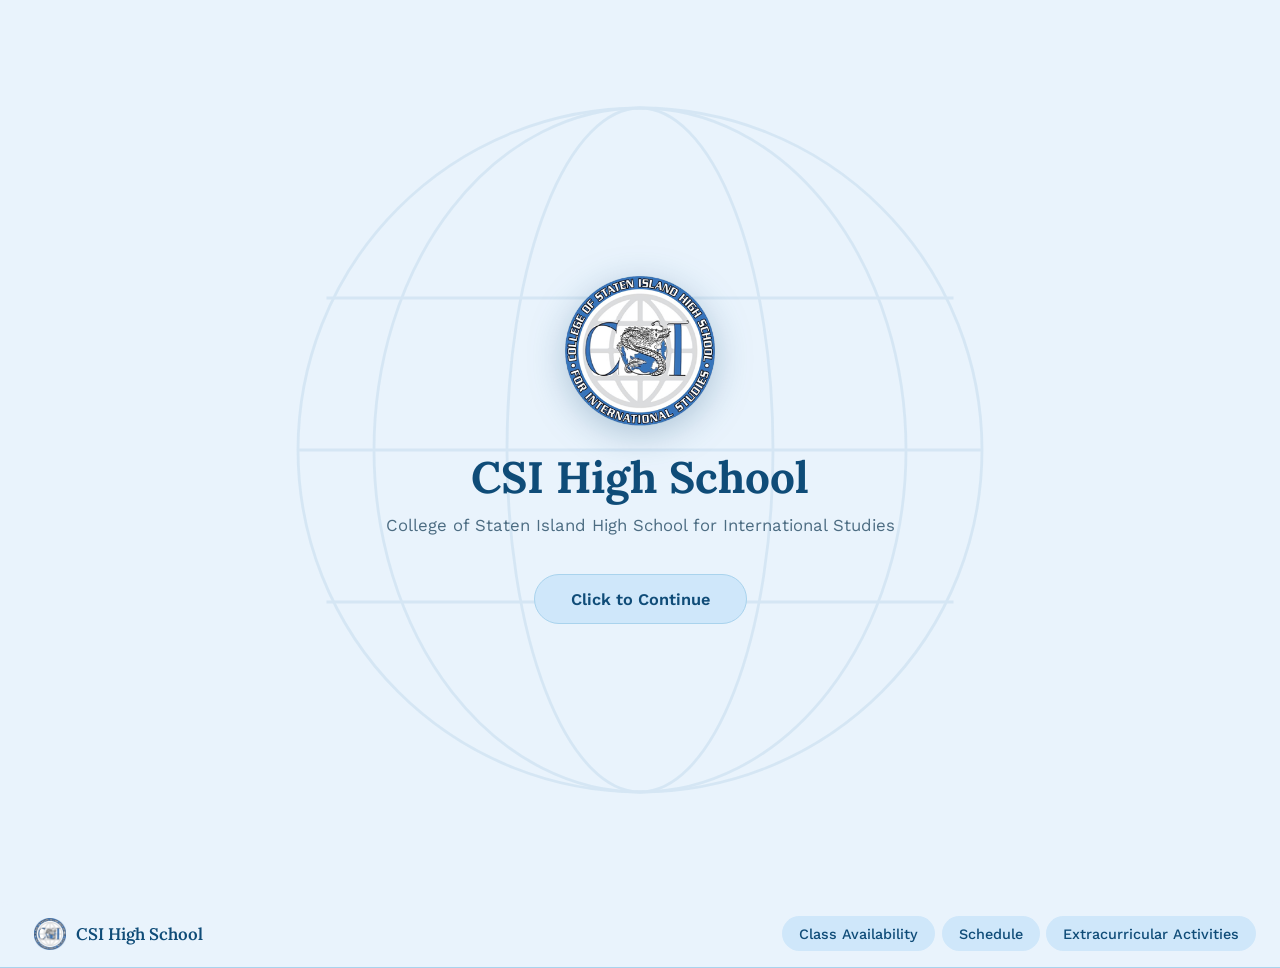
==== index.html @ e29f1da5 "Rename main.html to index.html" ====
<!DOCTYPE html>
<html lang="en">
<head>
<meta charset="UTF-8">
<meta name="viewport" content="width=device-width, initial-scale=1.0">
<title>CSI High School</title>
<meta name="description" content="College of Staten Island High School for International Studies — class availability, schedule planning, and extracurricular activities.">
<link rel="icon" href="csi-logo.png" type="image/png">
<link rel="preconnect" href="https://fonts.googleapis.com">
<link rel="preconnect" href="https://fonts.gstatic.com" crossorigin>
<link href="https://fonts.googleapis.com/css2?family=Lora:wght@500;600;700&family=Work+Sans:wght@400;500;600;700&display=swap" rel="stylesheet">
<link rel="stylesheet" href="styles.css">
</head>
<body>

<!-- SPLASH / FRONT PAGE -->
<section class="screen screen--active" id="screen-splash">
  <div class="splash">
    <svg class="splash__watermark" viewBox="0 0 400 400" aria-hidden="true">
      <circle cx="200" cy="200" r="180" fill="none" stroke="currentColor" stroke-width="1.5"/>
      <ellipse cx="200" cy="200" rx="70" ry="180" fill="none" stroke="currentColor" stroke-width="1.5"/>
      <ellipse cx="200" cy="200" rx="140" ry="180" fill="none" stroke="currentColor" stroke-width="1.5"/>
      <line x1="20" y1="200" x2="380" y2="200" stroke="currentColor" stroke-width="1.5"/>
      <line x1="35" y1="120" x2="365" y2="120" stroke="currentColor" stroke-width="1.5"/>
      <line x1="35" y1="280" x2="365" y2="280" stroke="currentColor" stroke-width="1.5"/>
    </svg>
    <div class="splash__content">
      <img src="csi-logo.png" alt="College of Staten Island High School for International Studies seal" class="splash__logo">
      <h1 class="splash__title">CSI High School</h1>
      <p class="splash__subtitle">College of Staten Island High School for International Studies</p>
      <button class="btn-primary" id="continueBtn" type="button">Click to Continue</button>
    </div>
  </div>
</section>

<!-- NAV (hidden while on the splash screen) -->
<header class="site-nav" id="siteNav" hidden>
  <button class="site-nav__brand" data-target="menu" type="button">
    <img src="csi-logo.png" alt="" class="site-nav__logo">
    <span>CSI High School</span>
  </button>
  <nav class="site-nav__links">
    <button class="nav-link" data-target="classes" type="button">Class Availability</button>
    <button class="nav-link" data-target="schedule" type="button">Schedule</button>
    <button class="nav-link" data-target="extracurricular" type="button">Extracurricular Activities</button>
  </nav>
</header>

<!-- MAIN MENU -->
<section class="screen" id="screen-menu">
  <div class="content-wrap">
    <p class="eyebrow">Welcome</p>
    <h1>What would you like to look at?</h1>
    <div class="menu-cards">
      <button class="menu-card" data-target="classes" type="button">
        <svg class="menu-card__icon" width="40" height="40" viewBox="0 0 48 48" fill="none" stroke="currentColor" stroke-width="2" stroke-linecap="round" stroke-linejoin="round" aria-hidden="true">
          <path d="M24 14c-4-3-9-4-14-3v23c5-1 10 0 14 3 4-3 9-4 14-3V11c-5-1-10 0-14 3z"/>
          <path d="M24 14v23"/>
        </svg>
        <h2>Class Availability</h2>
        <p>Browse every course by subject and see what you need to qualify.</p>
      </button>
      <button class="menu-card" data-target="schedule" type="button">
        <svg class="menu-card__icon" width="40" height="40" viewBox="0 0 48 48" fill="none" stroke="currentColor" stroke-width="2" stroke-linecap="round" stroke-linejoin="round" aria-hidden="true">
          <rect x="7" y="10" width="34" height="29" rx="3"/>
          <line x1="7" y1="19" x2="41" y2="19"/>
          <line x1="16" y1="5" x2="16" y2="13"/>
          <line x1="32" y1="5" x2="32" y2="13"/>
          <line x1="14" y1="26" x2="20" y2="26"/>
          <line x1="24" y1="26" x2="30" y2="26"/>
          <line x1="14" y1="32" x2="20" y2="32"/>
          <line x1="24" y1="32" x2="30" y2="32"/>
        </svg>
        <h2>Schedule</h2>
        <p>Preview your blocks for next year, from 0 through J.</p>
      </button>
      <button class="menu-card" data-target="extracurricular" type="button">
        <svg class="menu-card__icon" width="40" height="40" viewBox="0 0 48 48" fill="none" stroke="currentColor" stroke-width="2" stroke-linecap="round" stroke-linejoin="round" aria-hidden="true">
          <path d="M17 24l-5 15 12-7 12 7-5-15"/>
          <circle cx="24" cy="16" r="11"/>
          <path d="M24 10l1.8 3.7 4 .6-2.9 2.8.7 4-3.6-1.9-3.6 1.9.7-4-2.9-2.8 4-.6z"/>
        </svg>
        <h2>Extracurricular Activities</h2>
        <p>Explore CSI's clubs and sports teams.</p>
      </button>
    </div>
  </div>
</section>

<!-- CLASS AVAILABILITY -->
<section class="screen" id="screen-classes">
  <div class="content-wrap">
    <p class="eyebrow">Plan ahead</p>
    <h1>Class Availability</h1>
    <p>Open a course to see its prerequisites. If you qualify and know which block you'll take it in, add it straight to your Schedule.</p>
    <div id="coursesContainer"></div>
  </div>
</section>

<!-- SCHEDULE -->
<section class="screen" id="screen-schedule">
  <div class="content-wrap">
    <p class="eyebrow">Preview</p>
    <h1>Schedule</h1>
    <div class="notice-banner notice-banner--info">
      <svg width="20" height="20" viewBox="0 0 24 24" fill="none" stroke="currentColor" stroke-width="2" stroke-linecap="round" stroke-linejoin="round" aria-hidden="true">
        <circle cx="12" cy="12" r="9"/>
        <line x1="12" y1="11" x2="12" y2="16"/>
        <line x1="12" y1="7.5" x2="12" y2="7.51"/>
      </svg>
      <span>This is only a planning preview. Your actual schedule may look different, and you won't know your real classes until the school year begins.</span>
    </div>
    <div class="schedule-grid" id="scheduleGrid"></div>
    <button class="btn-secondary" id="resetScheduleBtn" type="button">Reset Schedule</button>
  </div>
</section>

<!-- EXTRACURRICULAR ACTIVITIES -->
<section class="screen" id="screen-extracurricular">
  <div class="content-wrap">
    <p class="eyebrow">Get involved</p>
    <h1>Extracurricular Activities</h1>
    <div class="tabs">
      <button class="tab-btn is-active" data-tab="clubs" type="button">
        <svg width="18" height="18" viewBox="0 0 24 24" fill="none" stroke="currentColor" stroke-width="2" stroke-linecap="round" stroke-linejoin="round" aria-hidden="true">
          <circle cx="9" cy="8" r="3"/>
          <circle cx="16.5" cy="9.5" r="2.3"/>
          <path d="M4 20c0-3.5 2.5-6 5-6s5 2.5 5 6"/>
          <path d="M14.7 14.8c2 .4 3.3 2.4 3.3 5.2"/>
        </svg>
        Clubs
      </button>
      <button class="tab-btn" data-tab="sports" type="button">
        <svg width="18" height="18" viewBox="0 0 24 24" fill="none" stroke="currentColor" stroke-width="2" stroke-linecap="round" stroke-linejoin="round" aria-hidden="true">
          <circle cx="12" cy="12" r="9"/>
          <path d="M12 3v18M3 12h18M6.5 6.5c2.8 2.2 8.2 2.2 11 0M6.5 17.5c2.8-2.2 8.2-2.2 11 0"/>
        </svg>
        Sports
      </button>
    </div>

    <div class="tab-panel is-active" id="clubsPanel">
      <p class="eyebrow">Everyone Is Welcome</p>
      <div class="notice-banner">
        <svg width="20" height="20" viewBox="0 0 24 24" fill="none" stroke="currentColor" stroke-width="2" stroke-linecap="round" stroke-linejoin="round" aria-hidden="true">
          <path d="M12 3l10 18H2z"/>
          <line x1="12" y1="10" x2="12" y2="14"/>
          <line x1="12" y1="17" x2="12" y2="17.01"/>
        </svg>
        <span>Meeting days and times are always subject to change. Any updates will be shared during announcements by Mr. Canale.</span>
      </div>
      <div class="activity-grid" id="clubsContainer"></div>
    </div>

    <div class="tab-panel" id="sportsPanel">
      <div class="season-filters">
        <button class="season-filter-btn is-active" data-season="All" type="button">All Seasons</button>
        <button class="season-filter-btn" data-season="Fall" type="button">Fall</button>
        <button class="season-filter-btn" data-season="Winter" type="button">Winter</button>
        <button class="season-filter-btn" data-season="Spring" type="button">Spring</button>
      </div>
      <div class="activity-grid" id="sportsContainer"></div>
    </div>
  </div>
</section>

<footer class="site-footer" id="siteFooter" hidden>
  College of Staten Island High School for International Studies
</footer>

<script src="script.js"></script>
</body>
</html>
---- styles.css ----
/* ============================================================
   CSI High School — Stylesheet
   Theme: light blue, hovers turn white. Serif (Lora) for display
   headings, Work Sans for body/UI. See script.js for page data.
   ============================================================ */

:root {
  /* Color */
  --bg: #e9f3fc;
  --bg-alt: #dcebf9;
  --primary: #1c6fa8;
  --primary-dark: #0f4c78;
  --ink: #12293c;
  --ink-muted: #4c6c82;
  --card: #cfe7fa;
  --card-hover: #ffffff;
  --border: #a9d3ed;

  --open: #1d6a45;
  --open-bg: #dcf3e7;
  --nocut: #1c4e7a;
  --nocut-bg: #e4eefb;
  --fall: #8a4b12;
  --fall-bg: #fbead8;
  --winter: #233e82;
  --winter-bg: #e3ecfb;
  --spring: #2b6b2e;
  --spring-bg: #e4f5e1;

  /* Elevation */
  --shadow: 0 3px 10px rgba(15, 76, 120, 0.12);
  --shadow-hover: 0 10px 26px rgba(15, 76, 120, 0.22);

  /* Shape / motion */
  --radius: 14px;
  --transition: 0.22s ease;
}

/* ---------- Reset & base ---------- */
* { box-sizing: border-box; }
html { font-size: 100%; scroll-behavior: smooth; }
body {
  margin: 0;
  background: var(--bg);
  color: var(--ink);
  font-family: 'Work Sans', -apple-system, BlinkMacSystemFont, 'Segoe UI', sans-serif;
  line-height: 1.5;
}
h1, h2, h3 {
  font-family: 'Lora', Georgia, serif;
  color: var(--primary-dark);
  line-height: 1.25;
}
img { max-width: 100%; display: block; }
button { font-family: inherit; }
a { color: var(--primary); }

a:focus-visible,
button:focus-visible,
input:focus-visible,
select:focus-visible {
  outline: 3px solid var(--primary-dark);
  outline-offset: 2px;
}

.content-wrap {
  max-width: 1080px;
  margin: 0 auto;
  padding: 2.5rem 1.5rem 5rem;
}

.eyebrow {
  text-transform: uppercase;
  letter-spacing: 0.08em;
  font-size: 0.78rem;
  font-weight: 600;
  color: var(--primary);
  margin: 0 0 0.35rem;
}

/* ---------- Screen management ---------- */
.screen { display: none; }
.screen--active { display: block; animation: fadeIn 0.4s ease; }
@keyframes fadeIn {
  from { opacity: 0; transform: translateY(8px); }
  to { opacity: 1; transform: translateY(0); }
}

/* ---------- Splash ---------- */
.splash {
  position: relative;
  min-height: 100vh;
  display: flex;
  align-items: center;
  justify-content: center;
  overflow: hidden;
  text-align: center;
  padding: 2rem 1.5rem;
}
.splash__watermark {
  position: absolute;
  inset: 0;
  margin: auto;
  width: min(760px, 140vw);
  height: min(760px, 140vw);
  color: var(--primary);
  opacity: 0.09;
  animation: slow-spin 150s linear infinite;
}
@keyframes slow-spin {
  from { transform: rotate(0deg); }
  to { transform: rotate(360deg); }
}
.splash__content { position: relative; z-index: 1; max-width: 560px; }
.splash__logo {
  width: 150px;
  height: 150px;
  margin: 0 auto 1.5rem;
  filter: drop-shadow(0 8px 18px rgba(15, 76, 120, 0.28));
}
.splash__title {
  font-size: clamp(2.1rem, 5vw, 2.75rem);
  font-weight: 700;
  margin: 0 0 0.5rem;
}
.splash__subtitle {
  color: var(--ink-muted);
  font-size: 1.05rem;
  margin: 0 0 2.25rem;
}

/* ---------- Buttons ---------- */
.btn-primary {
  background: var(--card);
  color: var(--primary-dark);
  border: 1px solid var(--border);
  font-weight: 600;
  font-size: 1.02rem;
  padding: 0.9rem 2.25rem;
  border-radius: 999px;
  cursor: pointer;
  transition: background-color var(--transition), box-shadow var(--transition), transform var(--transition);
}
.btn-primary:hover, .btn-primary:focus-visible {
  background: #fff;
  box-shadow: var(--shadow-hover);
  transform: translateY(-2px);
}
.btn-secondary {
  background: transparent;
  border: 1px solid var(--border);
  color: var(--primary-dark);
  padding: 0.6rem 1.3rem;
  border-radius: 999px;
  font-weight: 500;
  cursor: pointer;
  transition: background-color var(--transition);
}
.btn-secondary:hover { background: #fff; }
.btn-add {
  background: var(--primary);
  color: #fff;
  border: none;
  padding: 0.55rem 1.1rem;
  border-radius: 8px;
  font-weight: 600;
  font-size: 0.88rem;
  cursor: pointer;
  transition: background-color var(--transition);
  white-space: nowrap;
}
.btn-add:hover { background: var(--primary-dark); }

/* ---------- Site nav (hidden on splash) ---------- */
.site-nav {
  position: sticky;
  top: 0;
  z-index: 50;
  display: flex;
  align-items: center;
  justify-content: space-between;
  gap: 1rem;
  flex-wrap: wrap;
  padding: 0.7rem 1.5rem;
  background: rgba(233, 243, 252, 0.93);
  backdrop-filter: blur(6px);
  border-bottom: 1px solid var(--border);
}
.site-nav__brand {
  display: flex;
  align-items: center;
  gap: 0.6rem;
  background: none;
  border: none;
  cursor: pointer;
  font-family: 'Lora', serif;
  font-weight: 600;
  font-size: 1.05rem;
  color: var(--primary-dark);
  padding: 0.4rem 0.65rem;
  border-radius: 10px;
  transition: background-color var(--transition);
}
.site-nav__brand:hover { background-color: #fff; }
.site-nav__logo { width: 32px; height: 32px; }
.site-nav__links { display: flex; gap: 0.4rem; flex-wrap: wrap; }
.nav-link {
  background-color: var(--card);
  border: 1px solid transparent;
  color: var(--primary-dark);
  font-weight: 500;
  font-size: 0.9rem;
  padding: 0.55rem 1rem;
  border-radius: 999px;
  cursor: pointer;
  transition: background-color var(--transition), box-shadow var(--transition);
}
.nav-link:hover, .nav-link.is-active {
  background-color: #fff;
  box-shadow: var(--shadow);
}

.site-footer {
  text-align: center;
  color: var(--ink-muted);
  font-size: 0.85rem;
  padding: 2rem 1.5rem 3rem;
}

/* ---------- Menu screen ---------- */
.menu-cards {
  display: grid;
  grid-template-columns: repeat(auto-fit, minmax(240px, 1fr));
  gap: 1.5rem;
  margin-top: 2rem;
}
.menu-card {
  display: flex;
  flex-direction: column;
  align-items: flex-start;
  gap: 0.85rem;
  background: var(--card);
  border: 1px solid var(--border);
  border-radius: 18px;
  padding: 1.85rem 1.6rem;
  text-align: left;
  cursor: pointer;
  transition: background-color var(--transition), box-shadow var(--transition), transform var(--transition);
}
.menu-card:hover, .menu-card:focus-visible {
  background: #fff;
  box-shadow: var(--shadow-hover);
  transform: translateY(-3px);
}
.menu-card__icon { color: var(--primary); }
.menu-card h2 { margin: 0; font-size: 1.3rem; }
.menu-card p { margin: 0; color: var(--ink-muted); font-size: 0.93rem; }

/* ---------- Subject groups / course path (Class Availability) ---------- */
.subject-group { margin-bottom: 2.75rem; }
.subject-group__title {
  font-size: 1.3rem;
  margin: 0 0 1.25rem;
  padding-bottom: 0.5rem;
  border-bottom: 2px solid var(--border);
}
.course-path { position: relative; padding-left: 2.25rem; }
.course-path::before {
  content: "";
  position: absolute;
  left: 0.62rem;
  top: 0.9rem;
  bottom: 0.9rem;
  width: 2px;
  background: linear-gradient(to bottom, var(--primary), var(--border));
  opacity: 0.55;
}
.course-path .course { position: relative; margin-bottom: 0.9rem; }
.course__node {
  position: absolute;
  left: -2.28rem;
  top: 1.15rem;
  width: 12px;
  height: 12px;
  border-radius: 50%;
  background: var(--primary);
  border: 2px solid var(--bg);
  box-shadow: 0 0 0 2px var(--border);
}
.course-grid {
  display: grid;
  grid-template-columns: repeat(auto-fill, minmax(270px, 1fr));
  gap: 1rem;
}
.course-grid .course { margin-bottom: 0; }

.course {
  background: var(--card);
  border: 1px solid var(--border);
  border-radius: var(--radius);
  overflow: hidden;
  transition: background-color var(--transition), box-shadow var(--transition);
}
.course:hover { background: var(--card-hover); box-shadow: var(--shadow); }
.course__header {
  width: 100%;
  display: flex;
  align-items: center;
  justify-content: space-between;
  gap: 0.75rem;
  background: none;
  border: none;
  padding: 0.95rem 1.15rem;
  cursor: pointer;
  font-weight: 600;
  font-size: 1rem;
  color: var(--ink);
  text-align: left;
}
.course__chevron { color: var(--primary); transition: transform var(--transition); flex-shrink: 0; }
.course__header[aria-expanded="true"] .course__chevron { transform: rotate(180deg); }
.course__body { display: none; padding: 0 1.15rem 1.15rem; }
.course__body--open { display: block; animation: fadeIn 0.25s ease; }
.course__prereq { margin: 0 0 0.5rem; font-size: 0.95rem; }
.course__note { margin: 0 0 0.85rem; color: var(--ink-muted); font-size: 0.85rem; font-style: italic; }
.course__add { display: flex; flex-wrap: wrap; align-items: center; gap: 0.6rem; }
.course__block-select {
  border: 1px solid var(--border);
  border-radius: 8px;
  padding: 0.5rem 0.6rem;
  font-family: inherit;
  font-size: 0.88rem;
  background: #fff;
  color: var(--ink);
}
.course__confirm { font-size: 0.85rem; color: var(--primary-dark); font-weight: 600; }
.course__confirm--error { color: var(--fall); }

/* ---------- Schedule screen ---------- */
.notice-banner {
  display: flex;
  gap: 0.75rem;
  align-items: flex-start;
  border-radius: 12px;
  padding: 0.95rem 1.15rem;
  margin: 1.5rem 0;
  font-size: 0.92rem;
  background: #fff6e5;
  border: 1px solid #f2d8a0;
  color: #7a4e12;
}
.notice-banner--info {
  background: var(--bg-alt);
  border: 1px solid var(--border);
  color: var(--primary-dark);
}
.notice-banner svg { flex-shrink: 0; margin-top: 0.1rem; }

.schedule-grid {
  display: flex;
  flex-direction: column;
  gap: 0.6rem;
  margin: 1.5rem 0 2rem;
}
.schedule-row {
  display: grid;
  grid-template-columns: 100px 1fr;
  align-items: center;
  gap: 1rem;
  background: var(--card);
  border: 1px solid var(--border);
  border-radius: 12px;
  padding: 0.6rem 1rem;
  transition: background-color var(--transition);
}
.schedule-row:hover, .schedule-row:focus-within { background: var(--card-hover); }
.schedule-row__block { font-family: 'Lora', serif; font-weight: 600; color: var(--primary-dark); }
.schedule-row__input {
  border: 1px solid var(--border);
  border-radius: 8px;
  padding: 0.55rem 0.75rem;
  font-family: inherit;
  font-size: 0.95rem;
  background: #fff;
  color: var(--ink);
  width: 100%;
}

/* ---------- Extracurricular screen ---------- */
.tabs { display: flex; gap: 0.6rem; margin: 1.75rem 0 1.5rem; flex-wrap: wrap; }
.tab-btn {
  display: flex;
  align-items: center;
  gap: 0.5rem;
  background: var(--card);
  border: 1px solid var(--border);
  color: var(--primary-dark);
  font-weight: 600;
  padding: 0.65rem 1.35rem;
  border-radius: 999px;
  cursor: pointer;
  transition: background-color var(--transition), box-shadow var(--transition);
}
.tab-btn:hover, .tab-btn.is-active { background: #fff; box-shadow: var(--shadow); }
.tab-panel { display: none; }
.tab-panel.is-active { display: block; animation: fadeIn 0.3s ease; }

.season-filters { display: flex; gap: 0.5rem; margin-bottom: 1.5rem; flex-wrap: wrap; }
.season-filter-btn {
  background: var(--card);
  border: 1px solid var(--border);
  color: var(--primary-dark);
  font-size: 0.85rem;
  font-weight: 600;
  padding: 0.4rem 0.95rem;
  border-radius: 999px;
  cursor: pointer;
  transition: background-color var(--transition), box-shadow var(--transition);
}
.season-filter-btn:hover, .season-filter-btn.is-active { background: #fff; box-shadow: var(--shadow); }

.activity-grid {
  display: grid;
  grid-template-columns: repeat(auto-fill, minmax(255px, 1fr));
  gap: 1rem;
}
.activity-card {
  background: var(--card);
  border: 1px solid var(--border);
  border-radius: var(--radius);
  padding: 1.15rem 1.25rem;
  transition: background-color var(--transition), box-shadow var(--transition), transform var(--transition);
}
.activity-card:hover {
  background: var(--card-hover);
  box-shadow: var(--shadow-hover);
  transform: translateY(-2px);
}
.activity-card__top {
  display: flex;
  align-items: flex-start;
  justify-content: space-between;
  gap: 0.6rem;
}
.activity-card h3 { margin: 0 0 0.4rem; font-size: 1.05rem; }
.activity-card__team { margin: 0 0 0.6rem; font-weight: 500; }
.activity-card__meets { margin: 0; color: var(--ink-muted); font-size: 0.92rem; }
.activity-card__note { margin: 0.6rem 0 0; font-size: 0.83rem; color: var(--ink-muted); font-style: italic; }

.badge {
  display: inline-block;
  padding: 0.22rem 0.7rem;
  border-radius: 999px;
  font-size: 0.76rem;
  font-weight: 700;
  letter-spacing: 0.01em;
  white-space: nowrap;
}
.badge--open { background: var(--open-bg); color: var(--open); }
.badge--nocut { background: var(--nocut-bg); color: var(--nocut); }
.badge--fall { background: var(--fall-bg); color: var(--fall); }
.badge--winter { background: var(--winter-bg); color: var(--winter); }
.badge--spring { background: var(--spring-bg); color: var(--spring); }

/* ---------- Responsive ---------- */
@media (max-width: 720px) {
  .site-nav { justify-content: center; text-align: center; }
  .site-nav__links { width: 100%; justify-content: center; }
  .schedule-row { grid-template-columns: 84px 1fr; }
  .content-wrap { padding: 2rem 1.1rem 4rem; }
}

/* ---------- Reduced motion ---------- */
@media (prefers-reduced-motion: reduce) {
  *, *::before, *::after {
    animation-duration: 0.001ms !important;
    animation-iteration-count: 1 !important;
    transition-duration: 0.001ms !important;
  }
  .splash__watermark { animation: none; }
}
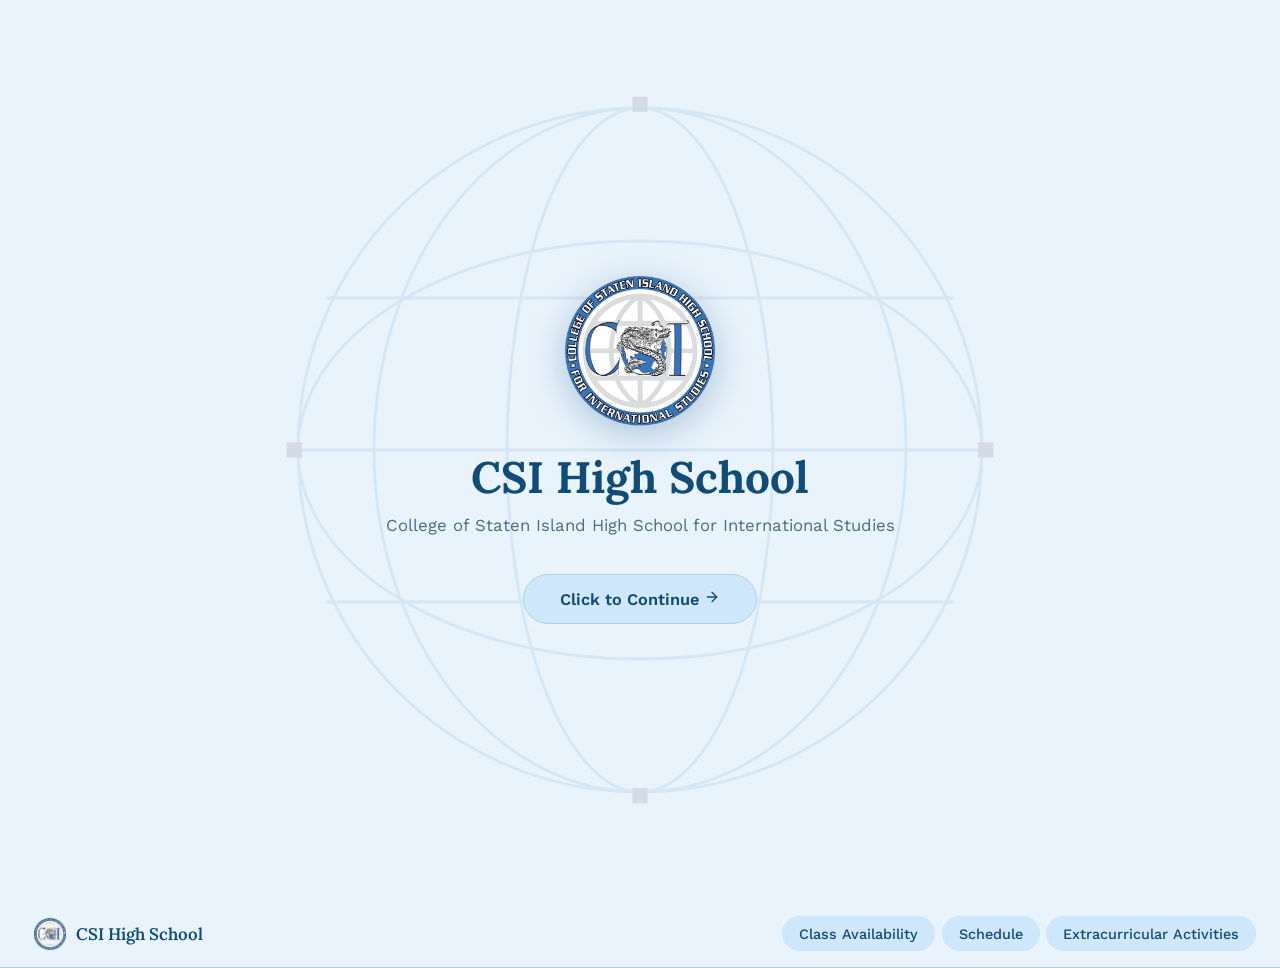
==== commit 8e626292: "Update index.html" ====
--- a/index.html
+++ b/index.html
@@ -17,18 +17,34 @@
 <section class="screen screen--active" id="screen-splash">
   <div class="splash">
     <svg class="splash__watermark" viewBox="0 0 400 400" aria-hidden="true">
-      <circle cx="200" cy="200" r="180" fill="none" stroke="currentColor" stroke-width="1.5"/>
-      <ellipse cx="200" cy="200" rx="70" ry="180" fill="none" stroke="currentColor" stroke-width="1.5"/>
-      <ellipse cx="200" cy="200" rx="140" ry="180" fill="none" stroke="currentColor" stroke-width="1.5"/>
-      <line x1="20" y1="200" x2="380" y2="200" stroke="currentColor" stroke-width="1.5"/>
-      <line x1="35" y1="120" x2="365" y2="120" stroke="currentColor" stroke-width="1.5"/>
-      <line x1="35" y1="280" x2="365" y2="280" stroke="currentColor" stroke-width="1.5"/>
+      <circle class="wm-line wm-d1" cx="200" cy="200" r="180" fill="none" stroke="currentColor" stroke-width="1.5" pathLength="1"/>
+      <ellipse class="wm-line wm-d2" cx="200" cy="200" rx="70" ry="180" fill="none" stroke="currentColor" stroke-width="1.5" pathLength="1"/>
+      <ellipse class="wm-line wm-d3" cx="200" cy="200" rx="140" ry="180" fill="none" stroke="currentColor" stroke-width="1.5" pathLength="1"/>
+      <ellipse class="wm-line wm-d4" cx="200" cy="200" rx="180" ry="110" fill="none" stroke="currentColor" stroke-width="1.5" pathLength="1"/>
+      <line class="wm-line wm-d5" x1="20" y1="200" x2="380" y2="200" stroke="currentColor" stroke-width="1.5" pathLength="1"/>
+      <line class="wm-line wm-d6" x1="35" y1="120" x2="365" y2="120" stroke="currentColor" stroke-width="1.5" pathLength="1"/>
+      <line class="wm-line wm-d7" x1="35" y1="280" x2="365" y2="280" stroke="currentColor" stroke-width="1.5" pathLength="1"/>
+      <g class="wm-ticks">
+        <rect class="wm-tick" x="196" y="14" width="8" height="8"/>
+        <rect class="wm-tick" x="196" y="378" width="8" height="8"/>
+        <rect class="wm-tick" x="14" y="196" width="8" height="8"/>
+        <rect class="wm-tick" x="378" y="196" width="8" height="8"/>
+      </g>
     </svg>
     <div class="splash__content">
-      <img src="csi-logo.png" alt="College of Staten Island High School for International Studies seal" class="splash__logo">
+      <div class="splash__seal">
+        <img src="csi-logo.png" alt="College of Staten Island High School for International Studies seal" class="splash__logo">
+      </div>
       <h1 class="splash__title">CSI High School</h1>
+      <div class="splash__divider" aria-hidden="true"></div>
       <p class="splash__subtitle">College of Staten Island High School for International Studies</p>
-      <button class="btn-primary" id="continueBtn" type="button">Click to Continue</button>
+      <button class="btn-primary" id="continueBtn" type="button">
+        <span>Click to Continue</span>
+        <svg class="btn-primary__arrow" width="16" height="16" viewBox="0 0 24 24" fill="none" stroke="currentColor" stroke-width="2" stroke-linecap="round" stroke-linejoin="round" aria-hidden="true">
+          <line x1="5" y1="12" x2="19" y2="12"/>
+          <polyline points="12 5 19 12 12 19"/>
+        </svg>
+      </button>
     </div>
   </div>
 </section>
@@ -93,6 +109,16 @@
     <p class="eyebrow">Plan ahead</p>
     <h1>Class Availability</h1>
     <p>Open a course to see its prerequisites. If you qualify and know which block you'll take it in, add it straight to your Schedule.</p>
+    <div class="search-field">
+      <svg width="18" height="18" viewBox="0 0 24 24" fill="none" stroke="currentColor" stroke-width="2" stroke-linecap="round" stroke-linejoin="round" aria-hidden="true">
+        <circle cx="11" cy="11" r="7"/>
+        <line x1="21" y1="21" x2="16.65" y2="16.65"/>
+      </svg>
+      <input type="text" id="courseSearch" placeholder="Search classes by name…" aria-label="Search classes by name">
+      <button type="button" class="search-field__clear" id="courseSearchClear" aria-label="Clear search" hidden>
+        <svg width="14" height="14" viewBox="0 0 24 24" fill="none" stroke="currentColor" stroke-width="2" stroke-linecap="round" stroke-linejoin="round" aria-hidden="true"><line x1="18" y1="6" x2="6" y2="18"/><line x1="6" y1="6" x2="18" y2="18"/></svg>
+      </button>
+    </div>
     <div id="coursesContainer"></div>
   </div>
 </section>
--- a/styles.css
+++ b/styles.css
@@ -80,9 +80,37 @@
 
 /* ---------- Screen management ---------- */
 .screen { display: none; }
-.screen--active { display: block; animation: fadeIn 0.4s ease; }
+.screen--active { display: block; animation: fadeIn 0.5s cubic-bezier(.22,.61,.36,1); }
 @keyframes fadeIn {
-  from { opacity: 0; transform: translateY(8px); }
+  from { opacity: 0; transform: translateY(14px); }
+  to { opacity: 1; transform: translateY(0); }
+}
+
+/* Splash exit — plays on #screen-splash right before it's swapped out */
+#screen-splash.is-leaving .splash__content {
+  animation: splashExit 0.5s ease forwards;
+}
+#screen-splash.is-leaving .splash__watermark {
+  animation: watermarkExit 0.5s ease forwards;
+}
+@keyframes splashExit {
+  from { opacity: 1; transform: translateY(0) scale(1); }
+  to { opacity: 0; transform: translateY(-26px) scale(0.94); }
+}
+@keyframes watermarkExit {
+  to { opacity: 0; transform: scale(1.08); }
+}
+
+/* Menu cards cascade in, one after another, whenever the menu screen shows */
+.menu-card {
+  opacity: 0;
+  animation: cardRise 0.55s cubic-bezier(.22,.61,.36,1) forwards;
+}
+.menu-card:nth-child(1) { animation-delay: 0.05s; }
+.menu-card:nth-child(2) { animation-delay: 0.18s; }
+.menu-card:nth-child(3) { animation-delay: 0.31s; }
+@keyframes cardRise {
+  from { opacity: 0; transform: translateY(20px); }
   to { opacity: 1; transform: translateY(0); }
 }
 
@@ -146,6 +174,7 @@
   box-shadow: var(--shadow-hover);
   transform: translateY(-2px);
 }
+.btn-primary:active { transform: scale(0.96); }
 .btn-secondary {
   background: transparent;
   border: 1px solid var(--border);
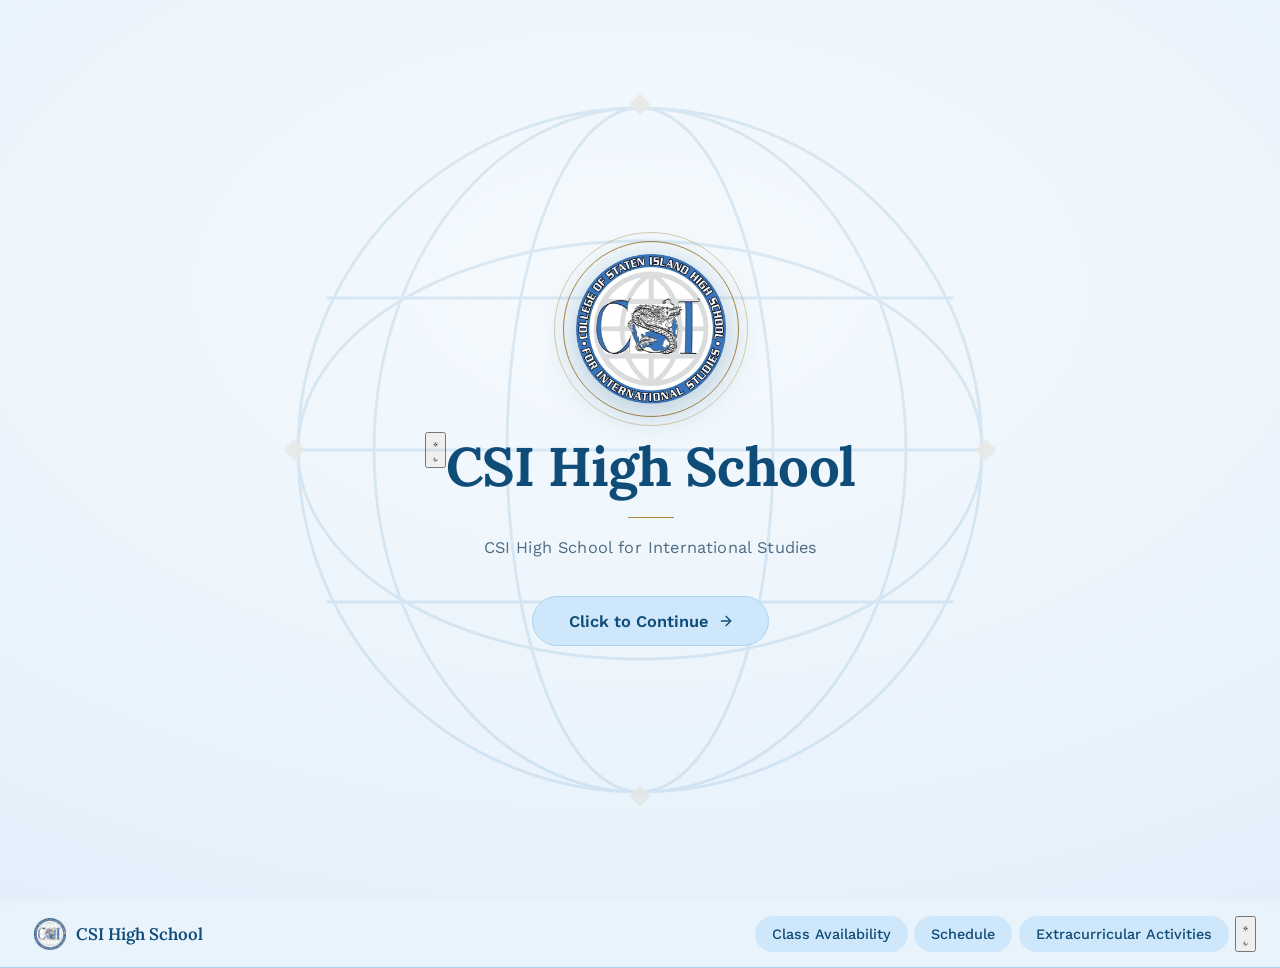
==== commit ba35895f: "Add theme toggle and update school name" ====
--- a/index.html
+++ b/index.html
@@ -4,7 +4,16 @@
 <meta charset="UTF-8">
 <meta name="viewport" content="width=device-width, initial-scale=1.0">
 <title>CSI High School</title>
-<meta name="description" content="College of Staten Island High School for International Studies — class availability, schedule planning, and extracurricular activities.">
+<script>
+  (function () {
+    try {
+      var stored = localStorage.getItem('csihs-theme');
+      var prefersDark = window.matchMedia && window.matchMedia('(prefers-color-scheme: dark)').matches;
+      document.documentElement.setAttribute('data-theme', stored || (prefersDark ? 'dark' : 'light'));
+    } catch (e) { /* localStorage unavailable — default to light */ }
+  })();
+</script>
+<meta name="description" content="CSI High School for International Studies — class availability, schedule planning, and extracurricular activities.">
 <link rel="icon" href="csi-logo.png" type="image/png">
 <link rel="preconnect" href="https://fonts.googleapis.com">
 <link rel="preconnect" href="https://fonts.gstatic.com" crossorigin>
@@ -31,13 +40,29 @@
         <rect class="wm-tick" x="378" y="196" width="8" height="8"/>
       </g>
     </svg>
+    <button class="theme-toggle splash__theme-toggle" id="themeToggleSplash" type="button" aria-label="Switch to dark mode" aria-pressed="false">
+      <svg class="theme-toggle__icon theme-toggle__icon--sun" viewBox="0 0 24 24" fill="none" stroke="currentColor" stroke-width="2" stroke-linecap="round" stroke-linejoin="round" aria-hidden="true">
+        <circle cx="12" cy="12" r="4.5"/>
+        <line x1="12" y1="2.5" x2="12" y2="5"/>
+        <line x1="12" y1="19" x2="12" y2="21.5"/>
+        <line x1="4.2" y1="4.2" x2="5.9" y2="5.9"/>
+        <line x1="18.1" y1="18.1" x2="19.8" y2="19.8"/>
+        <line x1="2.5" y1="12" x2="5" y2="12"/>
+        <line x1="19" y1="12" x2="21.5" y2="12"/>
+        <line x1="4.2" y1="19.8" x2="5.9" y2="18.1"/>
+        <line x1="18.1" y1="5.9" x2="19.8" y2="4.2"/>
+      </svg>
+      <svg class="theme-toggle__icon theme-toggle__icon--moon" viewBox="0 0 24 24" fill="none" stroke="currentColor" stroke-width="2" stroke-linecap="round" stroke-linejoin="round" aria-hidden="true">
+        <path d="M20 14.5A8.5 8.5 0 1 1 9.5 4a6.5 6.5 0 0 0 10.5 10.5z"/>
+      </svg>
+    </button>
     <div class="splash__content">
       <div class="splash__seal">
-        <img src="csi-logo.png" alt="College of Staten Island High School for International Studies seal" class="splash__logo">
+        <img src="csi-logo.png" alt="CSI High School for International Studies seal" class="splash__logo">
       </div>
       <h1 class="splash__title">CSI High School</h1>
       <div class="splash__divider" aria-hidden="true"></div>
-      <p class="splash__subtitle">College of Staten Island High School for International Studies</p>
+      <p class="splash__subtitle">CSI High School for International Studies</p>
       <button class="btn-primary" id="continueBtn" type="button">
         <span>Click to Continue</span>
         <svg class="btn-primary__arrow" width="16" height="16" viewBox="0 0 24 24" fill="none" stroke="currentColor" stroke-width="2" stroke-linecap="round" stroke-linejoin="round" aria-hidden="true">
@@ -59,6 +84,22 @@
     <button class="nav-link" data-target="classes" type="button">Class Availability</button>
     <button class="nav-link" data-target="schedule" type="button">Schedule</button>
     <button class="nav-link" data-target="extracurricular" type="button">Extracurricular Activities</button>
+    <button class="theme-toggle" id="themeToggleNav" type="button" aria-label="Switch to dark mode" aria-pressed="false">
+      <svg class="theme-toggle__icon theme-toggle__icon--sun" viewBox="0 0 24 24" fill="none" stroke="currentColor" stroke-width="2" stroke-linecap="round" stroke-linejoin="round" aria-hidden="true">
+        <circle cx="12" cy="12" r="4.5"/>
+        <line x1="12" y1="2.5" x2="12" y2="5"/>
+        <line x1="12" y1="19" x2="12" y2="21.5"/>
+        <line x1="4.2" y1="4.2" x2="5.9" y2="5.9"/>
+        <line x1="18.1" y1="18.1" x2="19.8" y2="19.8"/>
+        <line x1="2.5" y1="12" x2="5" y2="12"/>
+        <line x1="19" y1="12" x2="21.5" y2="12"/>
+        <line x1="4.2" y1="19.8" x2="5.9" y2="18.1"/>
+        <line x1="18.1" y1="5.9" x2="19.8" y2="4.2"/>
+      </svg>
+      <svg class="theme-toggle__icon theme-toggle__icon--moon" viewBox="0 0 24 24" fill="none" stroke="currentColor" stroke-width="2" stroke-linecap="round" stroke-linejoin="round" aria-hidden="true">
+        <path d="M20 14.5A8.5 8.5 0 1 1 9.5 4a6.5 6.5 0 0 0 10.5 10.5z"/>
+      </svg>
+    </button>
   </nav>
 </header>
 
@@ -191,7 +232,7 @@
 </section>
 
 <footer class="site-footer" id="siteFooter" hidden>
-  College of Staten Island High School for International Studies
+  CSI High School for International Studies
 </footer>
 
 <script src="script.js"></script>
--- a/styles.css
+++ b/styles.css
@@ -16,6 +16,9 @@
   --card-hover: #ffffff;
   --border: #a9d3ed;
 
+  --gold: #ab863d;
+  --gold-soft: rgba(171, 134, 61, 0.4);
+
   --open: #1d6a45;
   --open-bg: #dcf3e7;
   --nocut: #1c4e7a;
@@ -124,6 +127,7 @@
   overflow: hidden;
   text-align: center;
   padding: 2rem 1.5rem;
+  background: radial-gradient(120% 100% at 50% 32%, #f5fafd 0%, var(--bg) 58%, var(--bg-alt) 100%);
 }
 .splash__watermark {
   position: absolute;
@@ -132,39 +136,121 @@
   width: min(760px, 140vw);
   height: min(760px, 140vw);
   color: var(--primary);
-  opacity: 0.09;
+  opacity: 0.12;
   animation: slow-spin 150s linear infinite;
+}
+.splash__watermark .wm-line {
+  stroke-dasharray: 1;
+  stroke-dashoffset: 1;
+  animation: wm-draw 1.1s ease forwards;
+}
+.wm-d1 { animation-delay: 0.05s; }
+.wm-d2 { animation-delay: 0.22s; }
+.wm-d3 { animation-delay: 0.36s; }
+.wm-d4 { animation-delay: 0.5s; }
+.wm-d5 { animation-delay: 0.64s; }
+.wm-d6 { animation-delay: 0.74s; }
+.wm-d7 { animation-delay: 0.84s; }
+@keyframes wm-draw {
+  to { stroke-dashoffset: 0; }
+}
+.wm-tick {
+  fill: var(--gold);
+  opacity: 0;
+  transform-box: fill-box;
+  transform-origin: center;
+  animation: wm-tick-in 0.5s ease forwards;
+}
+.wm-ticks .wm-tick:nth-child(1) { animation-delay: 1.05s; }
+.wm-ticks .wm-tick:nth-child(2) { animation-delay: 1.13s; }
+.wm-ticks .wm-tick:nth-child(3) { animation-delay: 1.21s; }
+.wm-ticks .wm-tick:nth-child(4) { animation-delay: 1.29s; }
+@keyframes wm-tick-in {
+  from { opacity: 0; transform: rotate(45deg) scale(0); }
+  to { opacity: 0.9; transform: rotate(45deg) scale(1); }
 }
 @keyframes slow-spin {
   from { transform: rotate(0deg); }
   to { transform: rotate(360deg); }
 }
 .splash__content { position: relative; z-index: 1; max-width: 560px; }
+.splash__seal {
+  position: relative;
+  width: 150px;
+  margin: 0 auto 1.75rem;
+}
+.splash__seal::before,
+.splash__seal::after {
+  content: "";
+  position: absolute;
+  inset: 0;
+  border-radius: 50%;
+  opacity: 0;
+  animation: ring-in 0.7s ease forwards;
+}
+.splash__seal::before {
+  inset: -13px;
+  border: 1px solid var(--gold);
+  animation-delay: 0.95s;
+}
+.splash__seal::after {
+  inset: -22px;
+  border: 1px solid var(--gold-soft);
+  animation-delay: 1.05s;
+}
+@keyframes ring-in {
+  from { opacity: 0; transform: scale(0.82); }
+  to { opacity: 1; transform: scale(1); }
+}
 .splash__logo {
   width: 150px;
   height: 150px;
-  margin: 0 auto 1.5rem;
   filter: drop-shadow(0 8px 18px rgba(15, 76, 120, 0.28));
 }
+.splash__title,
+.splash__divider,
+.splash__subtitle,
+.splash__content .btn-primary {
+  opacity: 0;
+  animation: fade-in-up 0.7s ease forwards;
+}
 .splash__title {
-  font-size: clamp(2.1rem, 5vw, 2.75rem);
+  font-size: clamp(2.25rem, 6vw, 3.4rem);
   font-weight: 700;
-  margin: 0 0 0.5rem;
+  letter-spacing: -0.01em;
+  margin: 0;
+  animation-delay: 0.55s;
+}
+.splash__divider {
+  width: 46px;
+  height: 1px;
+  background: var(--gold);
+  margin: 1.1rem auto;
+  animation-delay: 0.95s;
 }
 .splash__subtitle {
   color: var(--ink-muted);
-  font-size: 1.05rem;
+  font-size: 1.02rem;
+  letter-spacing: 0.01em;
   margin: 0 0 2.25rem;
+  animation-delay: 1.1s;
+}
+@keyframes fade-in-up {
+  from { opacity: 0; transform: translateY(10px); }
+  to { opacity: 1; transform: translateY(0); }
 }
 
 /* ---------- Buttons ---------- */
 .btn-primary {
+  display: inline-flex;
+  align-items: center;
+  gap: 0.6rem;
   background: var(--card);
   color: var(--primary-dark);
   border: 1px solid var(--border);
   font-weight: 600;
   font-size: 1.02rem;
-  padding: 0.9rem 2.25rem;
+  padding: 0.9rem 2.1rem 0.9rem 2.25rem;
   border-radius: 999px;
   cursor: pointer;
   transition: background-color var(--transition), box-shadow var(--transition), transform var(--transition);
@@ -175,6 +261,11 @@
   transform: translateY(-2px);
 }
 .btn-primary:active { transform: scale(0.96); }
+.btn-primary__arrow { transition: transform var(--transition); }
+.btn-primary:hover .btn-primary__arrow,
+.btn-primary:focus-visible .btn-primary__arrow {
+  transform: translateX(4px);
+}
 .btn-secondary {
   background: transparent;
   border: 1px solid var(--border);
@@ -284,6 +375,56 @@
 .menu-card__icon { color: var(--primary); }
 .menu-card h2 { margin: 0; font-size: 1.3rem; }
 .menu-card p { margin: 0; color: var(--ink-muted); font-size: 0.93rem; }
+
+/* ---------- Search (Class Availability) ---------- */
+.search-field {
+  display: flex;
+  align-items: center;
+  gap: 0.6rem;
+  background: #fff;
+  border: 1px solid var(--border);
+  border-radius: 999px;
+  padding: 0.65rem 1.1rem;
+  margin: 1.5rem 0 2rem;
+  max-width: 420px;
+  color: var(--ink-muted);
+  transition: box-shadow var(--transition), border-color var(--transition);
+}
+.search-field:focus-within {
+  border-color: var(--primary);
+  box-shadow: var(--shadow);
+}
+.search-field svg { flex-shrink: 0; }
+.search-field input {
+  flex: 1;
+  border: none;
+  outline: none;
+  font-family: inherit;
+  font-size: 0.95rem;
+  color: var(--ink);
+  background: transparent;
+}
+.search-field input::placeholder { color: var(--ink-muted); }
+.search-field__clear {
+  display: flex;
+  align-items: center;
+  justify-content: center;
+  border: none;
+  background: var(--bg-alt);
+  color: var(--ink-muted);
+  width: 22px;
+  height: 22px;
+  border-radius: 50%;
+  cursor: pointer;
+  flex-shrink: 0;
+  transition: background-color var(--transition), color var(--transition);
+}
+.search-field__clear:hover { background: var(--card); color: var(--primary-dark); }
+.search-empty {
+  color: var(--ink-muted);
+  font-style: italic;
+  padding: 1rem 0;
+}
 
 /* ---------- Subject groups / course path (Class Availability) ---------- */
 .subject-group { margin-bottom: 2.75rem; }
@@ -503,6 +644,7 @@
 @media (prefers-reduced-motion: reduce) {
   *, *::before, *::after {
     animation-duration: 0.001ms !important;
+    animation-delay: 0s !important;
     animation-iteration-count: 1 !important;
     transition-duration: 0.001ms !important;
   }
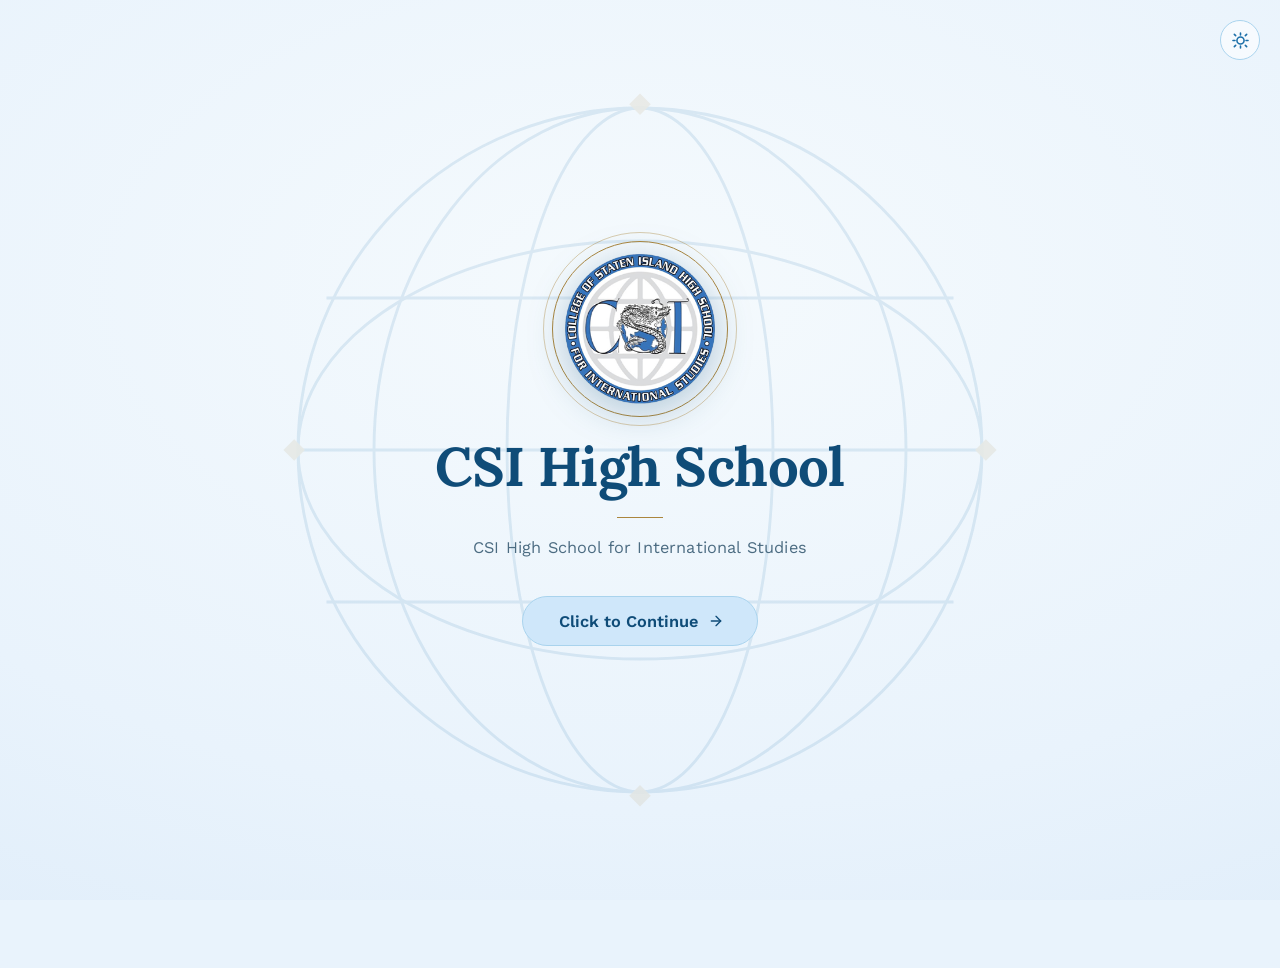
==== commit cb2452a7: "Update index.html" ====
--- a/index.html
+++ b/index.html
@@ -8,8 +8,7 @@
   (function () {
     try {
       var stored = localStorage.getItem('csihs-theme');
-      var prefersDark = window.matchMedia && window.matchMedia('(prefers-color-scheme: dark)').matches;
-      document.documentElement.setAttribute('data-theme', stored || (prefersDark ? 'dark' : 'light'));
+      document.documentElement.setAttribute('data-theme', stored || 'light');
     } catch (e) { /* localStorage unavailable — default to light */ }
   })();
 </script>
--- a/styles.css
+++ b/styles.css
@@ -14,7 +14,9 @@
   --ink-muted: #4c6c82;
   --card: #cfe7fa;
   --card-hover: #ffffff;
+  --surface: #ffffff;
   --border: #a9d3ed;
+  --nav-bg: rgba(233, 243, 252, 0.93);
 
   --gold: #ab863d;
   --gold-soft: rgba(171, 134, 61, 0.4);
@@ -39,6 +41,40 @@
   --transition: 0.22s ease;
 }
 
+/* ---------- Dark theme ---------- */
+/* Same light-blue identity, re-tuned for a dark navy surface. Toggled via
+   data-theme="dark" on <html> (see script.js). */
+:root[data-theme="dark"] {
+  --bg: #0d1b2a;
+  --bg-alt: #13273c;
+  --primary: #6cb8ef;
+  --primary-dark: #bfe0f8;
+  --ink: #e7f1fa;
+  --ink-muted: #93aec4;
+  --card: #16293d;
+  --card-hover: #1f3b54;
+  --surface: #1c3247;
+  --border: #2c4a64;
+  --nav-bg: rgba(13, 27, 42, 0.9);
+
+  --gold: #e0b365;
+  --gold-soft: rgba(224, 179, 101, 0.35);
+
+  --open: #7fe3ab;
+  --open-bg: #123322;
+  --nocut: #8fc7f4;
+  --nocut-bg: #142c42;
+  --fall: #f3bd82;
+  --fall-bg: #3a2712;
+  --winter: #aac3f5;
+  --winter-bg: #1b2c4c;
+  --spring: #a6e3a1;
+  --spring-bg: #163420;
+
+  --shadow: 0 3px 10px rgba(0, 0, 0, 0.35);
+  --shadow-hover: 0 10px 26px rgba(0, 0, 0, 0.45);
+}
+
 /* ---------- Reset & base ---------- */
 * { box-sizing: border-box; }
 html { font-size: 100%; scroll-behavior: smooth; }
@@ -48,11 +84,13 @@
   color: var(--ink);
   font-family: 'Work Sans', -apple-system, BlinkMacSystemFont, 'Segoe UI', sans-serif;
   line-height: 1.5;
+  transition: background-color 0.3s ease, color 0.3s ease;
 }
 h1, h2, h3 {
   font-family: 'Lora', Georgia, serif;
   color: var(--primary-dark);
   line-height: 1.25;
+  transition: color 0.3s ease;
 }
 img { max-width: 100%; display: block; }
 button { font-family: inherit; }
@@ -128,6 +166,10 @@
   text-align: center;
   padding: 2rem 1.5rem;
   background: radial-gradient(120% 100% at 50% 32%, #f5fafd 0%, var(--bg) 58%, var(--bg-alt) 100%);
+  transition: background 0.3s ease;
+}
+[data-theme="dark"] .splash {
+  background: radial-gradient(120% 100% at 50% 32%, #1c3652 0%, var(--bg) 58%, var(--bg-alt) 100%);
 }
 .splash__watermark {
   position: absolute;
@@ -138,7 +180,9 @@
   color: var(--primary);
   opacity: 0.12;
   animation: slow-spin 150s linear infinite;
-}
+  transition: opacity 0.3s ease, color 0.3s ease;
+}
+[data-theme="dark"] .splash__watermark { opacity: 0.3; }
 .splash__watermark .wm-line {
   stroke-dasharray: 1;
   stroke-dashoffset: 1;
@@ -207,6 +251,9 @@
   height: 150px;
   filter: drop-shadow(0 8px 18px rgba(15, 76, 120, 0.28));
 }
+[data-theme="dark"] .splash__logo {
+  filter: drop-shadow(0 8px 20px rgba(0, 0, 0, 0.55));
+}
 .splash__title,
 .splash__divider,
 .splash__subtitle,
@@ -256,7 +303,7 @@
   transition: background-color var(--transition), box-shadow var(--transition), transform var(--transition);
 }
 .btn-primary:hover, .btn-primary:focus-visible {
-  background: #fff;
+  background: var(--card-hover);
   box-shadow: var(--shadow-hover);
   transform: translateY(-2px);
 }
@@ -276,7 +323,7 @@
   cursor: pointer;
   transition: background-color var(--transition);
 }
-.btn-secondary:hover { background: #fff; }
+.btn-secondary:hover { background: var(--card-hover); }
 .btn-add {
   background: var(--primary);
   color: #fff;
@@ -290,6 +337,47 @@
   white-space: nowrap;
 }
 .btn-add:hover { background: var(--primary-dark); }
+[data-theme="dark"] .btn-add { background: #2678ab; color: #fff; }
+[data-theme="dark"] .btn-add:hover { background: #1f6291; }
+
+/* ---------- Theme toggle ---------- */
+.theme-toggle {
+  display: inline-flex;
+  align-items: center;
+  justify-content: center;
+  flex-shrink: 0;
+  width: 40px;
+  height: 40px;
+  padding: 0;
+  border-radius: 50%;
+  border: 1px solid var(--border);
+  background: var(--card);
+  color: var(--primary);
+  cursor: pointer;
+  transition: background-color var(--transition), color var(--transition), box-shadow var(--transition), transform var(--transition);
+}
+.theme-toggle:hover, .theme-toggle:focus-visible {
+  background: var(--card-hover);
+  box-shadow: var(--shadow);
+}
+.theme-toggle:active { transform: scale(0.92); }
+.theme-toggle__icon { width: 19px; height: 19px; }
+.theme-toggle__icon--moon { display: none; }
+[data-theme="dark"] .theme-toggle__icon--sun { display: none; }
+[data-theme="dark"] .theme-toggle__icon--moon { display: block; }
+
+/* Splash gets its own toggle, floated in the corner since the site nav is hidden there */
+.splash__theme-toggle {
+  position: absolute;
+  top: 1.25rem;
+  right: 1.25rem;
+  z-index: 2;
+  background: rgba(255, 255, 255, 0.55);
+}
+[data-theme="dark"] .splash__theme-toggle { background: rgba(22, 41, 61, 0.75); }
+@media (max-width: 720px) {
+  .splash__theme-toggle { top: 0.85rem; right: 0.85rem; }
+}
 
 /* ---------- Site nav (hidden on splash) ---------- */
 .site-nav {
@@ -302,9 +390,10 @@
   gap: 1rem;
   flex-wrap: wrap;
   padding: 0.7rem 1.5rem;
-  background: rgba(233, 243, 252, 0.93);
+  background: var(--nav-bg);
   backdrop-filter: blur(6px);
   border-bottom: 1px solid var(--border);
+  transition: background-color var(--transition);
 }
 .site-nav__brand {
   display: flex;
@@ -321,7 +410,7 @@
   border-radius: 10px;
   transition: background-color var(--transition);
 }
-.site-nav__brand:hover { background-color: #fff; }
+.site-nav__brand:hover { background-color: var(--card-hover); }
 .site-nav__logo { width: 32px; height: 32px; }
 .site-nav__links { display: flex; gap: 0.4rem; flex-wrap: wrap; }
 .nav-link {
@@ -336,7 +425,7 @@
   transition: background-color var(--transition), box-shadow var(--transition);
 }
 .nav-link:hover, .nav-link.is-active {
-  background-color: #fff;
+  background-color: var(--card-hover);
   box-shadow: var(--shadow);
 }
 
@@ -368,7 +457,7 @@
   transition: background-color var(--transition), box-shadow var(--transition), transform var(--transition);
 }
 .menu-card:hover, .menu-card:focus-visible {
-  background: #fff;
+  background: var(--card-hover);
   box-shadow: var(--shadow-hover);
   transform: translateY(-3px);
 }
@@ -381,7 +470,7 @@
   display: flex;
   align-items: center;
   gap: 0.6rem;
-  background: #fff;
+  background: var(--surface);
   border: 1px solid var(--border);
   border-radius: 999px;
   padding: 0.65rem 1.1rem;
@@ -500,7 +589,7 @@
   padding: 0.5rem 0.6rem;
   font-family: inherit;
   font-size: 0.88rem;
-  background: #fff;
+  background: var(--surface);
   color: var(--ink);
 }
 .course__confirm { font-size: 0.85rem; color: var(--primary-dark); font-weight: 600; }
@@ -524,6 +613,11 @@
   border: 1px solid var(--border);
   color: var(--primary-dark);
 }
+[data-theme="dark"] .notice-banner:not(.notice-banner--info) {
+  background: #3a2c12;
+  border: 1px solid #6b5327;
+  color: #f0cf8e;
+}
 .notice-banner svg { flex-shrink: 0; margin-top: 0.1rem; }
 
 .schedule-grid {
@@ -551,7 +645,7 @@
   padding: 0.55rem 0.75rem;
   font-family: inherit;
   font-size: 0.95rem;
-  background: #fff;
+  background: var(--surface);
   color: var(--ink);
   width: 100%;
 }
@@ -571,7 +665,7 @@
   cursor: pointer;
   transition: background-color var(--transition), box-shadow var(--transition);
 }
-.tab-btn:hover, .tab-btn.is-active { background: #fff; box-shadow: var(--shadow); }
+.tab-btn:hover, .tab-btn.is-active { background: var(--card-hover); box-shadow: var(--shadow); }
 .tab-panel { display: none; }
 .tab-panel.is-active { display: block; animation: fadeIn 0.3s ease; }
 
@@ -587,7 +681,7 @@
   cursor: pointer;
   transition: background-color var(--transition), box-shadow var(--transition);
 }
-.season-filter-btn:hover, .season-filter-btn.is-active { background: #fff; box-shadow: var(--shadow); }
+.season-filter-btn:hover, .season-filter-btn.is-active { background: var(--card-hover); box-shadow: var(--shadow); }
 
 .activity-grid {
   display: grid;
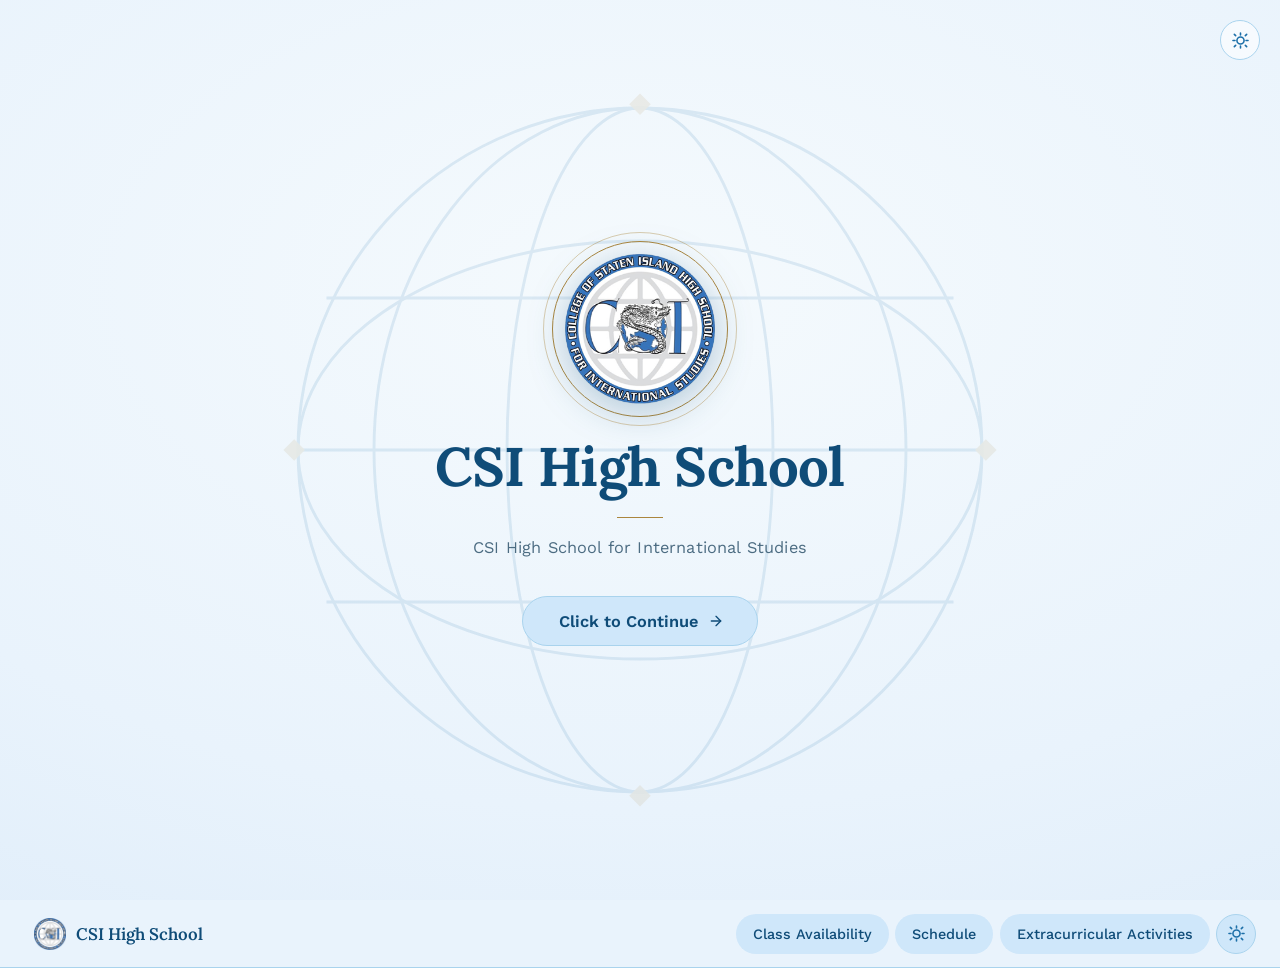
==== commit eec48e66: "Implement screen restoration from localStorage Added functionality to restore the last viewed screen" ====
--- a/index.html
+++ b/index.html
@@ -10,6 +10,13 @@
       var stored = localStorage.getItem('csihs-theme');
       document.documentElement.setAttribute('data-theme', stored || 'light');
     } catch (e) { /* localStorage unavailable — default to light */ }
+    try {
+      var savedScreen = localStorage.getItem('csihs-screen');
+      var validScreens = ['menu', 'classes', 'schedule', 'extracurricular'];
+      if (savedScreen && validScreens.indexOf(savedScreen) !== -1) {
+        document.documentElement.setAttribute('data-restore-screen', savedScreen);
+      }
+    } catch (e) { /* localStorage unavailable — starts on the splash screen as usual */ }
   })();
 </script>
 <meta name="description" content="CSI High School for International Studies — class availability, schedule planning, and extracurricular activities.">
